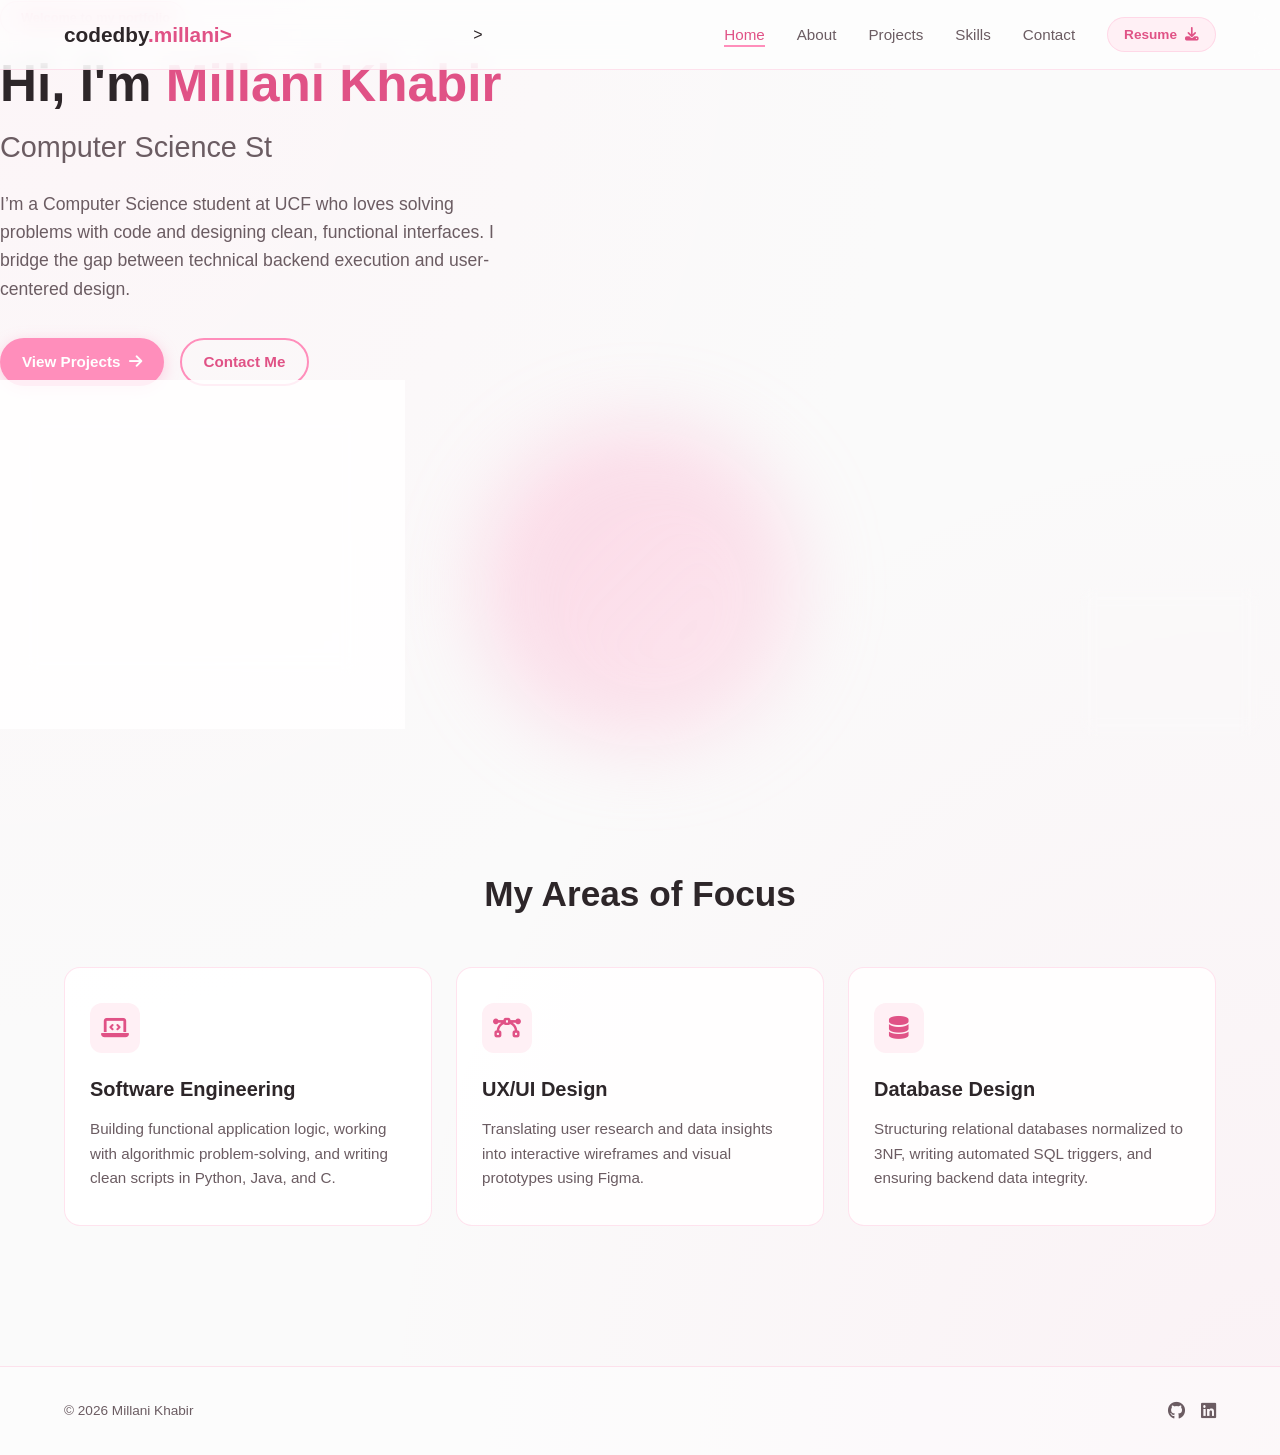
==== index.html @ 74ed64d3 "Update hero section and footer content" ====
<!DOCTYPE html>
<html lang="en">
<head>
    <meta charset="UTF-8">
    <meta name="viewport" content="width=device-width, initial-scale=1.0">
    <title>Millani Khabir | Portfolio</title>
    <link rel="stylesheet" href="style.css">
    <!-- Font Awesome Icons -->
    <link rel="stylesheet" href="https://cdnjs.cloudflare.com/ajax/libs/font-awesome/6.4.0/css/all.min.css">
</head>
<body>

    <!-- Navigation Bar -->
    <nav class="navbar">
        <div class="nav-container">
            <a href="index.html" class="logo">codedby<span>.millani&gt;</span></a>>
            <ul class="nav-links">
                <li><a href="index.html" class="nav-link">Home</a></li>
                <li><a href="about.html" class="nav-link">About</a></li>
                <li><a href="projects.html" class="nav-link">Projects</a></li>
                <li><a href="skills.html" class="nav-link">Skills</a></li>
                <li><a href="contact.html" class="nav-link">Contact</a></li>
                <li><a href="assets/resume.pdf" class="btn btn-nav" download="millani_khabir.pdf">Resume <i class="fa-solid fa-download"></i></a></li>
            </ul>
            <div class="hamburger">
                <i class="fa-solid fa-bars"></i>
            </div>
        </div>
    </nav>

    <!-- Hero Section -->
    <div class="hero-content scroll-reveal">
    <div class="sparkle-badge"><i class="fa-solid fa-hand-wave"></i> Welcome to my portfolio</div>
    <h1>Hi, I'm <span class="highlight">Millani Khabir</span></h1>
    <h2 class="typing-target"></h2>
    <p class="hero-subtitle">
        I’m a Computer Science student at UCF who loves solving problems with code and designing clean, functional interfaces. I bridge the gap between technical backend execution and user-centered design.
    </p>
    <div class="hero-ctas">
        <a href="projects.html" class="btn btn-primary">View Projects <i class="fa-solid fa-arrow-right"></i></a>
        <a href="contact.html" class="btn btn-secondary">Contact Me</a>
    </div>
</div>

            <!-- Visual Dashboard / Code Graphics Layout -->
            <div class="hero-visual scroll-reveal">
                <div class="blob-bg"></div>
                <div class="window-card visual-card-1">
                    <div class="window-header">
                        <span class="dot red"></span><span class="dot yellow"></span><span class="dot green"></span>
                        <span class="window-title">pipeline.py</span>
                    </div>
                    <div class="window-body">
                        <pre><code><span class="keyword">import</span> pandas <span class="keyword">as</span> pd
<span class="keyword">import</span> library <span class="keyword">as</span> mk

<span class="comment"># Design + Code pipeline</span>
df = mk.load_raw_insights()
clean_data = mk.refine_ux(df)
mk.deploy_scalable_system(clean_data)

print(<span class="string">"Pipeline execution successful."</span>)</code></pre>
                    </div>
                </div>
                <div class="window-card visual-card-2">
                    <div class="ui-mock-header">
                        <div class="ui-circle"></div>
                        <div class="ui-bar short"></div>
                    </div>
                    <div class="ui-mock-metrics">
                        <div class="ui-metric-box">
                            <span class="metric-val">3x%</span>
                            <span class="metric-lbl">Less Latency</span>
                        </div>
                        <div class="ui-metric-box">
                            <span class="metric-val">100%</span>
                            <span class="metric-lbl">Consistency</span>
                        </div>
                    </div>
                </div>
            </div>
        </div>
    </header>

    <!-- Pillar Previews -->
    <section class="section preview-section">
    <div class="container">
        <h2 class="section-title text-center scroll-reveal">My Areas of Focus</h2>
        <div class="preview-grid">
            <!-- Focus 1 -->
            <div class="preview-card scroll-reveal">
                <div class="icon-box"><i class="fa-solid fa-laptop-code"></i></div>
                <h3>Software Engineering</h3>
                <p>Building functional application logic, working with algorithmic problem-solving, and writing clean scripts in Python, Java, and C.</p>
            </div>
            <!-- Focus 2 -->
            <div class="preview-card scroll-reveal">
                <div class="icon-box"><i class="fa-solid fa-bezier-curve"></i></div>
                <h3>UX/UI Design</h3>
                <p>Translating user research and data insights into interactive wireframes and visual prototypes using Figma.</p>
            </div>
            <!-- Focus 3 -->
            <div class="preview-card scroll-reveal">
                <div class="icon-box"><i class="fa-solid fa-database"></i></div>
                <h3>Database Design</h3>
                <p>Structuring relational databases normalized to 3NF, writing automated SQL triggers, and ensuring backend data integrity.</p>
            </div>
        </div>
    </div>
</section>

    <!-- Footer -->
    <footer class="footer">
        <div class="container footer-content">
            <p>&copy; 2026 Millani Khabir</p>
            <div class="footer-socials">
                <a href="https://github.com/millanik" target="_blank"><i class="fa-brands fa-github"></i></a>
                <a href="https://linkedin.com/in/millanik" target="_blank"><i class="fa-brands fa-linkedin"></i></a>
            </div>
        </div>
    </footer>

    <script src="script.js"></script>
</body>
</html>
---- style.css ----
/* --- Style Configuration Variables --- */
:root {
    --primary-pink: #ff8ebb;
    --primary-hover: #ff6b9e;
    --dark-pink: #e05286;
    --light-pink-bg: #fff0f5;
    --soft-white: #fafafa;
    --text-dark: #2d2629;
    --text-muted: #6b5c62;
    --card-bg: rgba(255, 255, 255, 0.85);
    --border-color: rgba(255, 142, 187, 0.25);
    --font-stack: -apple-system, BlinkMacSystemFont, 'Segoe UI', Roboto, Helvetica, Arial, sans-serif;
    --transition-smooth: all 0.3s cubic-bezier(0.4, 0, 0.2, 1);
}

/* --- Base Formats & Typography --- */
* {
    margin: 0;
    padding: 0;
    box-sizing: border-box;
}

body {
    font-family: var(--font-stack);
    background-color: var(--soft-white);
    background-image: 
        radial-gradient(at 0% 0%, rgba(255, 240, 245, 0.5) 0px, transparent 50%),
        radial-gradient(at 100% 100%, rgba(255, 142, 187, 0.08) 0px, transparent 50%);
    color: var(--text-dark);
    line-height: 1.6;
    min-height: 100-vh;
    display: flex;
    flex-direction: column;
}

.container {
    width: 90%;
    max-width: 1200px;
    margin: 0 auto;
}

.page-margin {
    margin-top: 100px;
    flex: 1;
}

a {
    text-decoration: none;
    color: inherit;
    transition: var(--transition-smooth);
}

/* --- Layout Buttons --- */
.btn {
    display: inline-flex;
    align-items: center;
    gap: 8px;
    padding: 10px 22px;
    border-radius: 30px;
    font-weight: 600;
    font-size: 0.95rem;
    cursor: pointer;
    transition: var(--transition-smooth);
    border: none;
}

.btn-primary {
    background-color: var(--primary-pink);
    color: white;
    box-shadow: 0 4px 15px rgba(255, 142, 187, 0.4);
}

.btn-primary:hover {
    background-color: var(--primary-hover);
    transform: translateY(-2px);
    box-shadow: 0 6px 20px rgba(255, 142, 187, 0.5);
}

.btn-secondary {
    background-color: transparent;
    color: var(--dark-pink);
    border: 2px solid var(--primary-pink);
}

.btn-secondary:hover {
    background-color: var(--light-pink-bg);
    transform: translateY(-2px);
}

.btn-nav {
    background-color: var(--light-pink-bg);
    color: var(--dark-pink);
    border: 1px solid var(--border-color);
    padding: 6px 16px;
    font-size: 0.85rem;
}

.btn-nav:hover {
    background-color: var(--primary-pink);
    color: white;
}

.btn-card {
    background-color: var(--soft-white);
    color: var(--text-dark);
    border: 1px solid var(--border-color);
    padding: 8px 16px;
    font-size: 0.85rem;
    border-radius: 8px;
}

.btn-card:hover {
    border-color: var(--primary-pink);
    color: var(--dark-pink);
    background-color: var(--light-pink-bg);
}

/* --- Responsive Navigation Structure --- */
.navbar {
    position: fixed;
    top: 0;
    left: 0;
    width: 100%;
    height: 70px;
    background-color: rgba(254, 254, 254, 0.8);
    backdrop-filter: blur(12px);
    -webkit-backdrop-filter: blur(12px);
    border-bottom: 1px solid var(--border-color);
    z-index: 1000;
}

.nav-container {
    display: flex;
    justify-content: space-between;
    align-items: center;
    height: 100%;
    width: 90%;
    max-width: 1200px;
    margin: 0 auto;
}

.logo {
    font-size: 1.3rem;
    font-weight: 700;
    color: var(--text-dark);
}

.logo span {
    color: var(--dark-pink);
}

.nav-links {
    display: flex;
    align-items: center;
    gap: 32px;
    list-style: none;
}

.nav-link {
    font-size: 0.95rem;
    font-weight: 500;
    color: var(--text-muted);
    position: relative;
    padding: 4px 0;
}

.nav-link:hover, .nav-link.active-link {
    color: var(--dark-pink);
}

.nav-link::after {
    content: '';
    position: absolute;
    bottom: 0;
    left: 0;
    width: 0;
    height: 2px;
    background-color: var(--primary-pink);
    transition: var(--transition-smooth);
}

.nav-link:hover::after, .nav-link.active-link::after {
    width: 100%;
}

.hamburger {
    display: none;
    font-size: 1.4rem;
    color: var(--text-dark);
    cursor: pointer;
}

/* --- Homepage Layout Components --- */
.hero-section {
    min-height: 90vh;
    display: flex;
    align-items: center;
    padding-top: 80px;
    overflow: hidden;
}

.hero-container {
    display: grid;
    grid-template-columns: 1.1fr 0.9fr;
    gap: 40px;
    align-items: center;
}

.sparkle-badge {
    display: inline-flex;
    align-items: center;
    gap: 6px;
    background-color: var(--light-pink-bg);
    color: var(--dark-pink);
    padding: 6px 14px;
    border-radius: 20px;
    font-size: 0.8rem;
    font-weight: 600;
    margin-bottom: 20px;
    border: 1px solid rgba(255, 142, 187, 0.3);
}

.hero-content h1 {
    font-size: 3.2rem;
    line-height: 1.15;
    margin-bottom: 10px;
}

.highlight {
    color: var(--dark-pink);
    position: relative;
    display: inline-block;
}

.hero-content h2 {
    font-size: 1.8rem;
    color: var(--text-muted);
    margin-bottom: 20px;
    font-weight: 500;
    min-height: 40px;
}

.hero-subtitle {
    font-size: 1.1rem;
    color: var(--text-muted);
    margin-bottom: 35px;
    max-width: 520px;
}

.hero-ctas {
    display: flex;
    gap: 16px;
}

/* --- Hero Graphics Showcase --- */
.hero-visual {
    position: relative;
    display: flex;
    justify-content: center;
    align-items: center;
    height: 400px;
}

.blob-bg {
    position: absolute;
    width: 320px;
    height: 320px;
    background: linear-gradient(135deg, rgba(255,142,187,0.3) 0%, rgba(255,200,220,0.4) 100%);
    filter: blur(40px);
    border-radius: 50%;
    z-index: 1;
}

.window-card {
    background: var(--card-bg);
    border: 1px solid var(--border-color);
    border-radius: 12px;
    box-shadow: 0 10px 30px rgba(255, 142, 187, 0.1);
    backdrop-filter: blur(8px);
    -webkit-backdrop-filter: blur(8px);
    position: absolute;
    z-index: 2;
    transition: var(--transition-smooth);
}

.window-card:hover {
    transform: translateY(-4px);
    box-shadow: 0 15px 35px rgba(255, 142, 187, 0.15);
}

.visual-card-1 {
    width: 340px;
    top: 30px;
    left: 20px;
}

.window-header {
    display: flex;
    align-items: center;
    gap: 6px;
    padding: 10px 14px;
    border-bottom: 1px solid var(--border-color);
}

.dot {
    width: 10px;
    height: 10px;
    border-radius: 50%;
}

.dot.red { background-color: #ff5f56; }
.dot.yellow { background-color: #ffbd2e; }
.dot.green { background-color: #27c93f; }

.window-title {
    font-size: 0.75rem;
    font-family: monospace;
    color: var(--text-muted);
    margin-left: 10px;
}

.window-body {
    padding: 16px;
    font-family: monospace;
    font-size: 0.8rem;
    color: var(--text-dark);
}

.keyword { color: #d33f77; font-weight: bold; }
.comment { color: #aaa1a4; font-style: italic; }
.string { color: #4ba377; }

.visual-card-2 {
    width: 180px;
    bottom: 50px;
    right: 20px;
    padding: 16px;
}

.ui-mock-header {
    display: flex;
    align-items: center;
    gap: 8px;
    margin-bottom: 12px;
}

.ui-circle {
    width: 16px;
    height: 16px;
    background-color: var(--primary-pink);
    border-radius: 50%;
}

.ui-bar {
    height: 6px;
    background-color: var(--border-color);
    border-radius: 4px;
}

.ui-bar.short { width: 60px; }

.ui-mock-metrics {
    display: flex;
    flex-direction: column;
    gap: 8px;
}

.ui-metric-box {
    background-color: var(--light-pink-bg);
    padding: 8px;
    border-radius: 6px;
    display: flex;
    justify-content: space-between;
    align-items: center;
}

.metric-val {
    font-size: 0.9rem;
    font-weight: 700;
    color: var(--dark-pink);
}

.metric-lbl {
    font-size: 0.7rem;
    color: var(--text-muted);
}

/* --- Focus Area Core Layout Previews --- */
.section {
    padding: 80px 0;
}

.text-center { text-align: center; }

.section-title {
    font-size: 2.2rem;
    margin-bottom: 45px;
    position: relative;
}

.preview-grid {
    display: grid;
    grid-template-columns: repeat(auto-fit, minmax(280px, 1fr));
    gap: 24px;
}

.preview-card {
    background: var(--card-bg);
    border: 1px solid var(--border-color);
    padding: 35px 25px;
    border-radius: 16px;
    transition: var(--transition-smooth);
}

.preview-card:hover {
    transform: translateY(-6px);
    border-color: var(--primary-pink);
    box-shadow: 0 12px 25px rgba(255, 142, 187, 0.08);
}

.icon-box {
    width: 50px;
    height: 50px;
    background-color: var(--light-pink-bg);
    color: var(--dark-pink);
    display: flex;
    align-items: center;
    justify-content: center;
    border-radius: 12px;
    font-size: 1.4rem;
    margin-bottom: 20px;
}

.preview-card h3 {
    font-size: 1.25rem;
    margin-bottom: 12px;
}

.preview-card p {
    color: var(--text-muted);
    font-size: 0.95rem;
}

/* --- About Structure Components --- */
.section-badge {
    display: inline-block;
    color: var(--dark-pink);
    font-size: 0.85rem;
    font-weight: 700;
    text-transform: uppercase;
    letter-spacing: 1px;
    margin-bottom: 10px;
}

.page-title {
    font-size: 2.6rem;
    margin-bottom: 25px;
}

.section-subtitle {
    color: var(--text-muted);
    max-width: 600px;
    margin: 0 auto 40px auto;
}

.about-wrapper {
    display: grid;
    grid-template-columns: 1.2fr 0.8fr;
    gap: 40px;
    align-items: start;
}

.about-main-text p {
    margin-bottom: 20px;
    font-size: 1.05rem;
    color: var(--text-dark);
}

.focus-card {
    background: var(--card-bg);
    border: 1px solid var(--border-color);
    border-radius: 16px;
    padding: 30px;
    box-shadow: 0 4px 20px rgba(0,0,0,0.02);
}

.focus-card h3 {
    font-size: 1.2rem;
    margin-bottom: 20px;
    display: flex;
    align-items: center;
    gap: 10px;
    color: var(--dark-pink);
}

.focus-list {
    list-style: none;
    display: flex;
    flex-direction: column;
    gap: 16px;
}

.focus-list li {
    display: flex;
    flex-direction: column;
    gap: 4px;
    padding-left: 12px;
    border-left: 2px solid var(--primary-pink);
}

.focus-list strong {
    font-size: 0.95rem;
}

.focus-list span {
    font-size: 0.85rem;
    color: var(--text-muted);
}

/* --- Projects Interactive Layout Section --- */
.filter-wrapper {
    display: flex;
    justify-content: center;
    gap: 12px;
    margin-bottom: 40px;
    flex-wrap: wrap;
}

.filter-btn {
    background-color: transparent;
    border: 1px solid var(--border-color);
    padding: 8px 18px;
    border-radius: 20px;
    font-weight: 500;
    font-size: 0.9rem;
    cursor: pointer;
    color: var(--text-muted);
    transition: var(--transition-smooth);
}

.filter-btn:hover, .filter-btn.active {
    background-color: var(--primary-pink);
    color: white;
    border-color: var(--primary-pink);
}

.projects-grid {
    display: grid;
    grid-template-columns: repeat(auto-fill, minmax(320px, 1fr));
    gap: 24px;
}

.project-card {
    background: var(--card-bg);
    border: 1px solid var(--border-color);
    border-radius: 16px;
    padding: 24px;
    display: flex;
    flex-direction: column;
    transition: var(--transition-smooth);
}

.project-card.hide {
    display: none;
}

.project-header {
    margin-bottom: 14px;
}

.proj-category {
    font-size: 0.75rem;
    font-weight: 600;
    color: var(--dark-pink);
    background-color: var(--light-pink-bg);
    padding: 4px 10px;
    border-radius: 12px;
}

.project-card h3 {
    font-size: 1.3rem;
    margin-bottom: 10px;
}

.project-card p {
    font-size: 0.95rem;
    color: var(--text-muted);
    margin-bottom: 20px;
    flex: 1;
}

.tech-tags {
    display: flex;
    gap: 8px;
    flex-wrap: wrap;
    margin-bottom: 20px;
}

.tech-tags span {
    font-size: 0.75rem;
    background-color: rgba(0, 0, 0, 0.04);
    padding: 4px 10px;
    border-radius: 6px;
    font-weight: 500;
}

.project-links {
    display: flex;
    gap: 10px;
}

/* --- Skills Inventory Section --- */
.skills-grid {
    display: grid;
    grid-template-columns: repeat(auto-fit, minmax(300px, 1fr));
    gap: 24px;
}

.skills-card {
    background: var(--card-bg);
    border: 1px solid var(--border-color);
    border-radius: 16px;
    padding: 24px;
}

.skills-card-header {
    display: flex;
    align-items: center;
    gap: 12px;
    margin-bottom: 18px;
    color: var(--dark-pink);
}

.skills-card-header i {
    font-size: 1.2rem;
}

.skills-card-header h3 {
    font-size: 1.15rem;
    color: var(--text-dark);
}

.pill-container {
    display: flex;
    gap: 8px;
    flex-wrap: wrap;
}

.pill {
    background-color: white;
    border: 1px solid rgba(255, 142, 187, 0.15);
    padding: 6px 14px;
    border-radius: 20px;
    font-size: 0.85rem;
    font-weight: 500;
    transition: var(--transition-smooth);
}

.skills-card:hover .pill {
    border-color: rgba(255, 142, 187, 0.4);
}

/* --- Contact & Request Layout Card --- */
.contact-grid {
    display: grid;
    grid-template-columns: 0.9fr 1.1fr;
    gap: 40px;
    align-items: start;
    max-width: 900px;
    margin: 40px auto 0 auto;
}

.contact-info h3 {
    font-size: 1.4rem;
    margin-bottom: 14px;
}

.contact-info p {
    color: var(--text-muted);
    margin-bottom: 30px;
}

.info-links {
    display: flex;
    flex-direction: column;
    gap: 16px;
}

.info-item {
    display: flex;
    align-items: center;
    gap: 14px;
    padding: 14px;
    background: var(--card-bg);
    border: 1px solid var(--border-color);
    border-radius: 12px;
    font-weight: 500;
    font-size: 0.95rem;
}

.info-item i {
    font-size: 1.2rem;
    color: var(--dark-pink);
    width: 24px;
    text-align: center;
}

.info-item:hover {
    border-color: var(--primary-pink);
    transform: translateX(4px);
}

.contact-form-card {
    background: var(--card-bg);
    border: 1px solid var(--border-color);
    padding: 30px;
    border-radius: 16px;
    box-shadow: 0 4px 20px rgba(0,0,0,0.01);
}

.form-group {
    display: flex;
    flex-direction: column;
    gap: 6px;
    margin-bottom: 18px;
}

.form-group label {
    font-size: 0.85rem;
    font-weight: 600;
    color: var(--text-dark);
}

.form-group input, .form-group textarea {
    font-family: var(--font-stack);
    padding: 12px;
    border: 1px solid var(--border-color);
    background-color: rgba(255,255,255,0.6);
    border-radius: 8px;
    outline: none;
    font-size: 0.95rem;
    transition: var(--transition-smooth);
}

.form-group input:focus, .form-group textarea:focus {
    border-color: var(--primary-pink);
    background-color: white;
    box-shadow: 0 0 0 3px rgba(255, 142, 187, 0.15);
}

.full-width {
    width: 100%;
    justify-content: center;
}

/* --- Universal Static Footer --- */
.footer {
    border-top: 1px solid var(--border-color);
    padding: 30px 0;
    background-color: rgba(255, 255, 255, 0.4);
    margin-top: 60px;
}

.footer-content {
    display: flex;
    justify-content: space-between;
    align-items: center;
    flex-wrap: wrap;
    gap: 16px;
    font-size: 0.85rem;
    color: var(--text-muted);
}

.footer-socials {
    display: flex;
    gap: 16px;
    font-size: 1.1rem;
}

/* --- Reveal Mechanics Animations --- */
.scroll-reveal {
    opacity: 0;
    transform: translateY(20px);
    transition: opacity 0.6s ease-out, transform 0.6s ease-out;
}

.scroll-reveal.visible {
    opacity: 1;
    transform: translateY(0);
}

.animate-fade {
    animation: fadeIn 0.5s ease-in-out forwards;
}

@keyframes fadeIn {
    from { opacity: 0; transform: translateY(10px); }
    to { opacity: 1; transform: translateY(0); }
}

/* --- Responsive Layout Breakers --- */
@media (max-width: 992px) {
    .hero-container {
        grid-template-columns: 1fr;
        text-align: center;
        padding-bottom: 40px;
    }
    .hero-content h1 { font-size: 2.8rem; }
    .hero-subtitle { margin: 0 auto 30px auto; }
    .hero-ctas { justify-content: center; }
    .hero-visual { height: 350px; margin-top: 20px; }
    .about-wrapper, .contact-grid { grid-template-columns: 1fr; }
}

@media (max-width: 768px) {
    .hamburger { display: block; }
    .nav-links {
        position: absolute;
        top: 70px;
        left: -100%;
        width: 100%;
        height: calc(100vh - 70px);
        background-color: rgba(254, 254, 254, 0.98);
        flex-direction: column;
        padding: 40px 0;
        gap: 24px;
        transition: left 0.4s ease;
        border-bottom: 1px solid var(--border-color);
    }
    .nav-links.active { left: 0; }
    .btn-nav { padding: 10px 24px; font-size: 1rem; }
    .section { padding: 50px 0; }
}
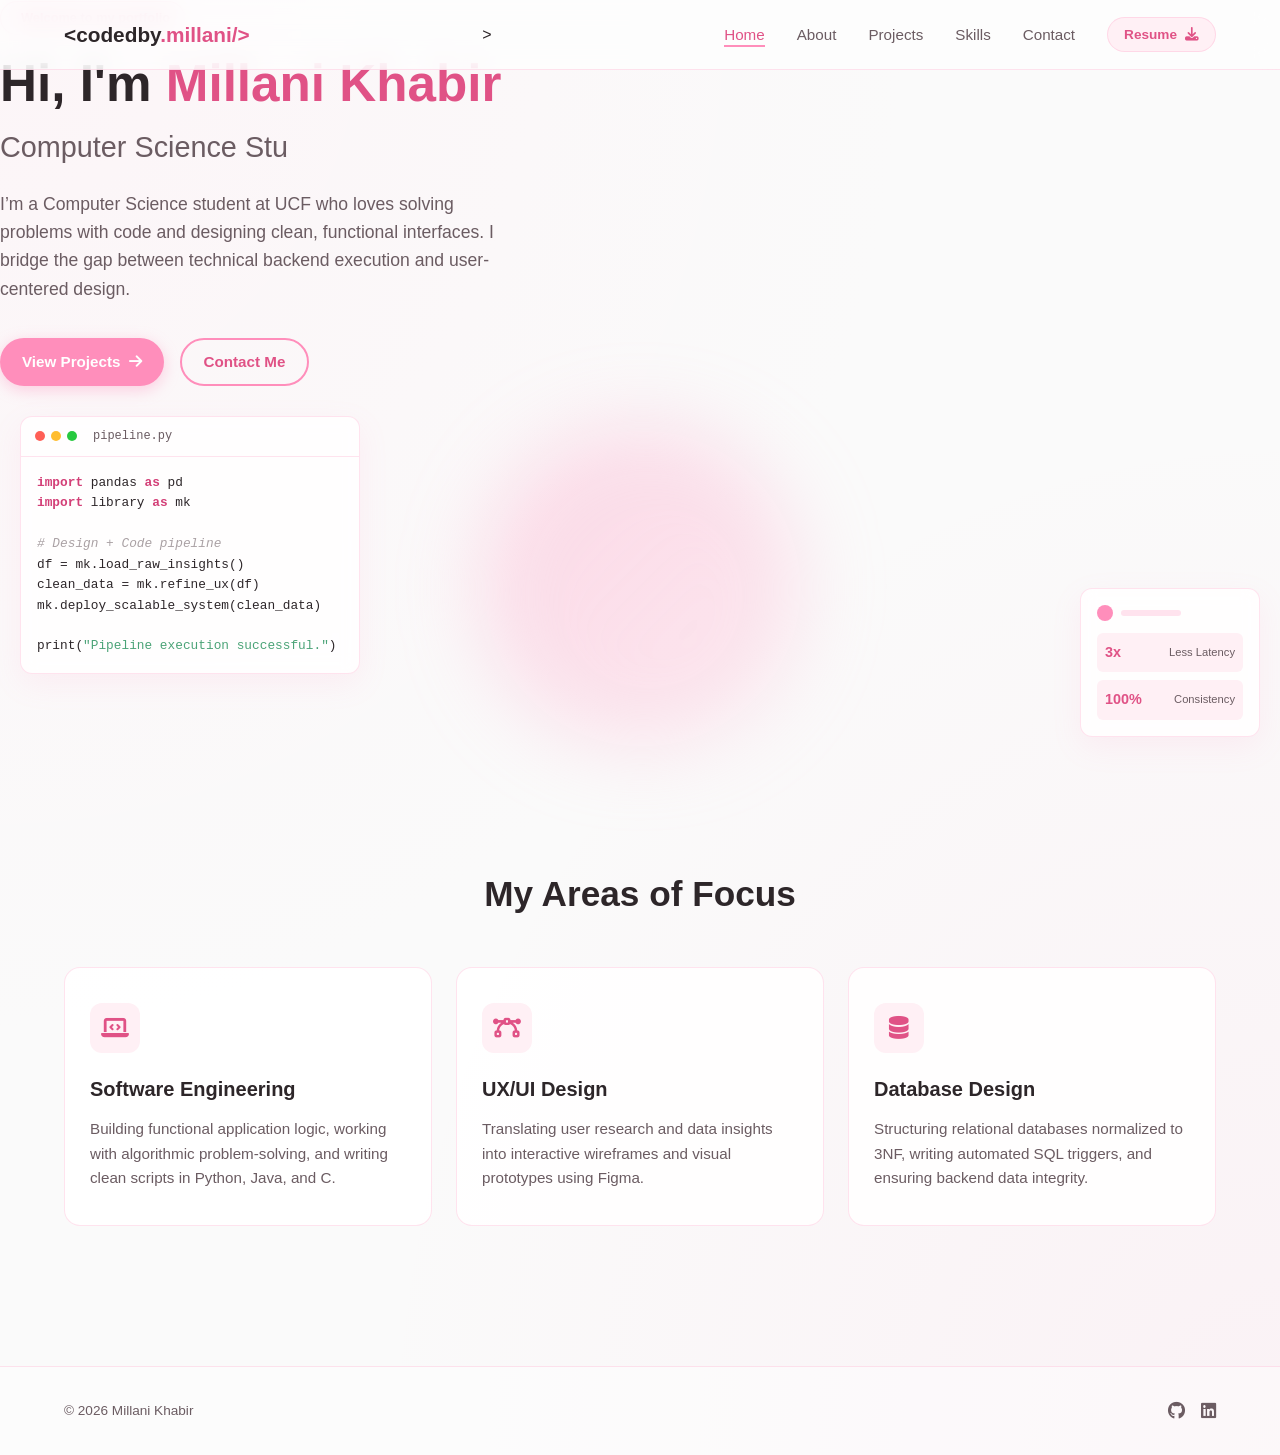
==== commit 7672b105: "Update index.html" ====
--- a/index.html
+++ b/index.html
@@ -13,7 +13,7 @@
     <!-- Navigation Bar -->
     <nav class="navbar">
         <div class="nav-container">
-            <a href="index.html" class="logo">codedby<span>.millani&gt;</span></a>>
+            <a href="index.html" class="logo">&lt;codedby<span>.millani/&gt;</span></a>>
             <ul class="nav-links">
                 <li><a href="index.html" class="nav-link">Home</a></li>
                 <li><a href="about.html" class="nav-link">About</a></li>
@@ -69,7 +69,7 @@
                     </div>
                     <div class="ui-mock-metrics">
                         <div class="ui-metric-box">
-                            <span class="metric-val">3x%</span>
+                            <span class="metric-val">3x</span>
                             <span class="metric-lbl">Less Latency</span>
                         </div>
                         <div class="ui-metric-box">
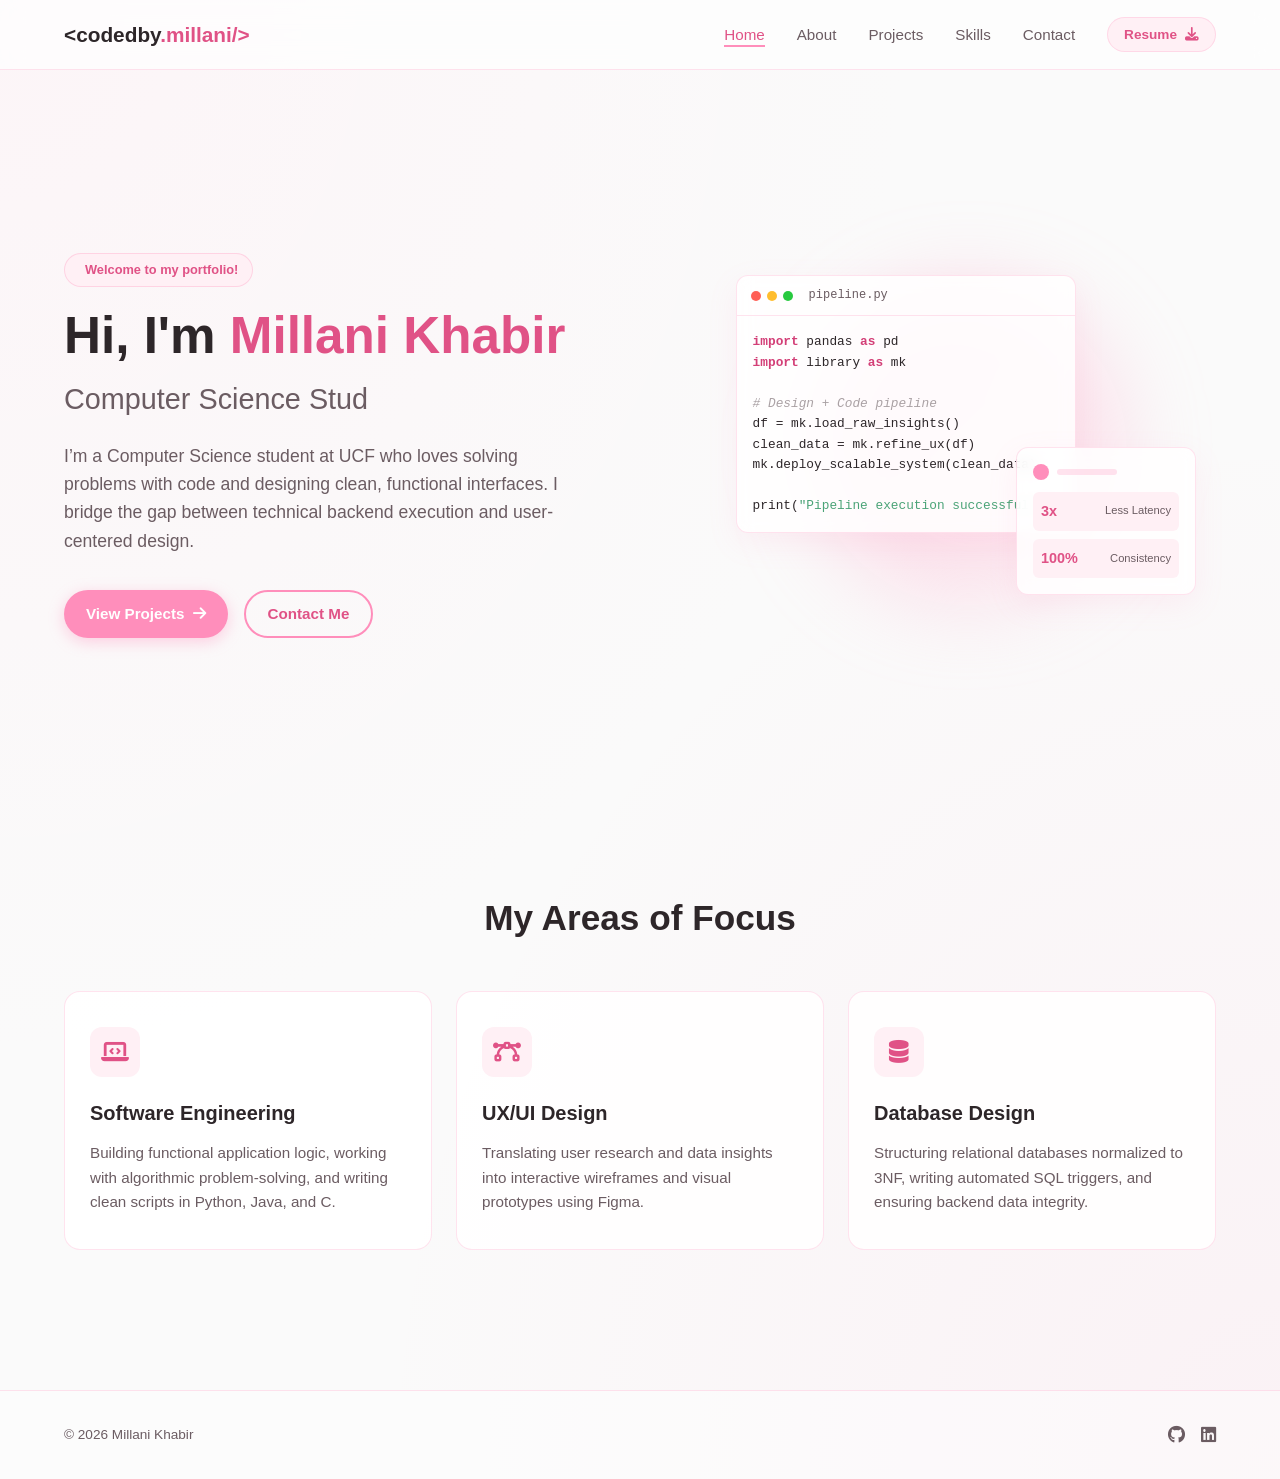
==== commit 976b8264: "Update welcome message in index.html Added an exclamation mark to the welcome message." ====
--- a/index.html
+++ b/index.html
@@ -13,7 +13,7 @@
     <!-- Navigation Bar -->
     <nav class="navbar">
         <div class="nav-container">
-            <a href="index.html" class="logo">&lt;codedby<span>.millani/&gt;</span></a>>
+            <a href="index.html" class="logo">&lt;codedby<span>.millani/&gt;</span></a>
             <ul class="nav-links">
                 <li><a href="index.html" class="nav-link">Home</a></li>
                 <li><a href="about.html" class="nav-link">About</a></li>
@@ -29,20 +29,22 @@
     </nav>
 
     <!-- Hero Section -->
-    <div class="hero-content scroll-reveal">
-    <div class="sparkle-badge"><i class="fa-solid fa-hand-wave"></i> Welcome to my portfolio</div>
-    <h1>Hi, I'm <span class="highlight">Millani Khabir</span></h1>
-    <h2 class="typing-target"></h2>
-    <p class="hero-subtitle">
-        I’m a Computer Science student at UCF who loves solving problems with code and designing clean, functional interfaces. I bridge the gap between technical backend execution and user-centered design.
-    </p>
-    <div class="hero-ctas">
-        <a href="projects.html" class="btn btn-primary">View Projects <i class="fa-solid fa-arrow-right"></i></a>
-        <a href="contact.html" class="btn btn-secondary">Contact Me</a>
-    </div>
-</div>
+    <header class="hero-section">
+        <div class="hero-container container">
+            
+            <div class="hero-content scroll-reveal">
+                <div class="sparkle-badge"><i class="fa-solid fa-hand-wave"></i> Welcome to my portfolio!</div>
+                <h1>Hi, I'm <span class="highlight">Millani Khabir</span></h1>
+                <h2 class="typing-target"></h2>
+                <p class="hero-subtitle">
+                    I’m a Computer Science student at UCF who loves solving problems with code and designing clean, functional interfaces. I bridge the gap between technical backend execution and user-centered design.
+                </p>
+                <div class="hero-ctas">
+                    <a href="projects.html" class="btn btn-primary">View Projects <i class="fa-solid fa-arrow-right"></i></a>
+                    <a href="contact.html" class="btn btn-secondary">Contact Me</a>
+                </div>
+            </div>
 
-            <!-- Visual Dashboard / Code Graphics Layout -->
             <div class="hero-visual scroll-reveal">
                 <div class="blob-bg"></div>
                 <div class="window-card visual-card-1">
@@ -62,6 +64,7 @@
 print(<span class="string">"Pipeline execution successful."</span>)</code></pre>
                     </div>
                 </div>
+                
                 <div class="window-card visual-card-2">
                     <div class="ui-mock-header">
                         <div class="ui-circle"></div>
@@ -79,9 +82,10 @@
                     </div>
                 </div>
             </div>
+
         </div>
     </header>
-
+    
     <!-- Pillar Previews -->
     <section class="section preview-section">
     <div class="container">
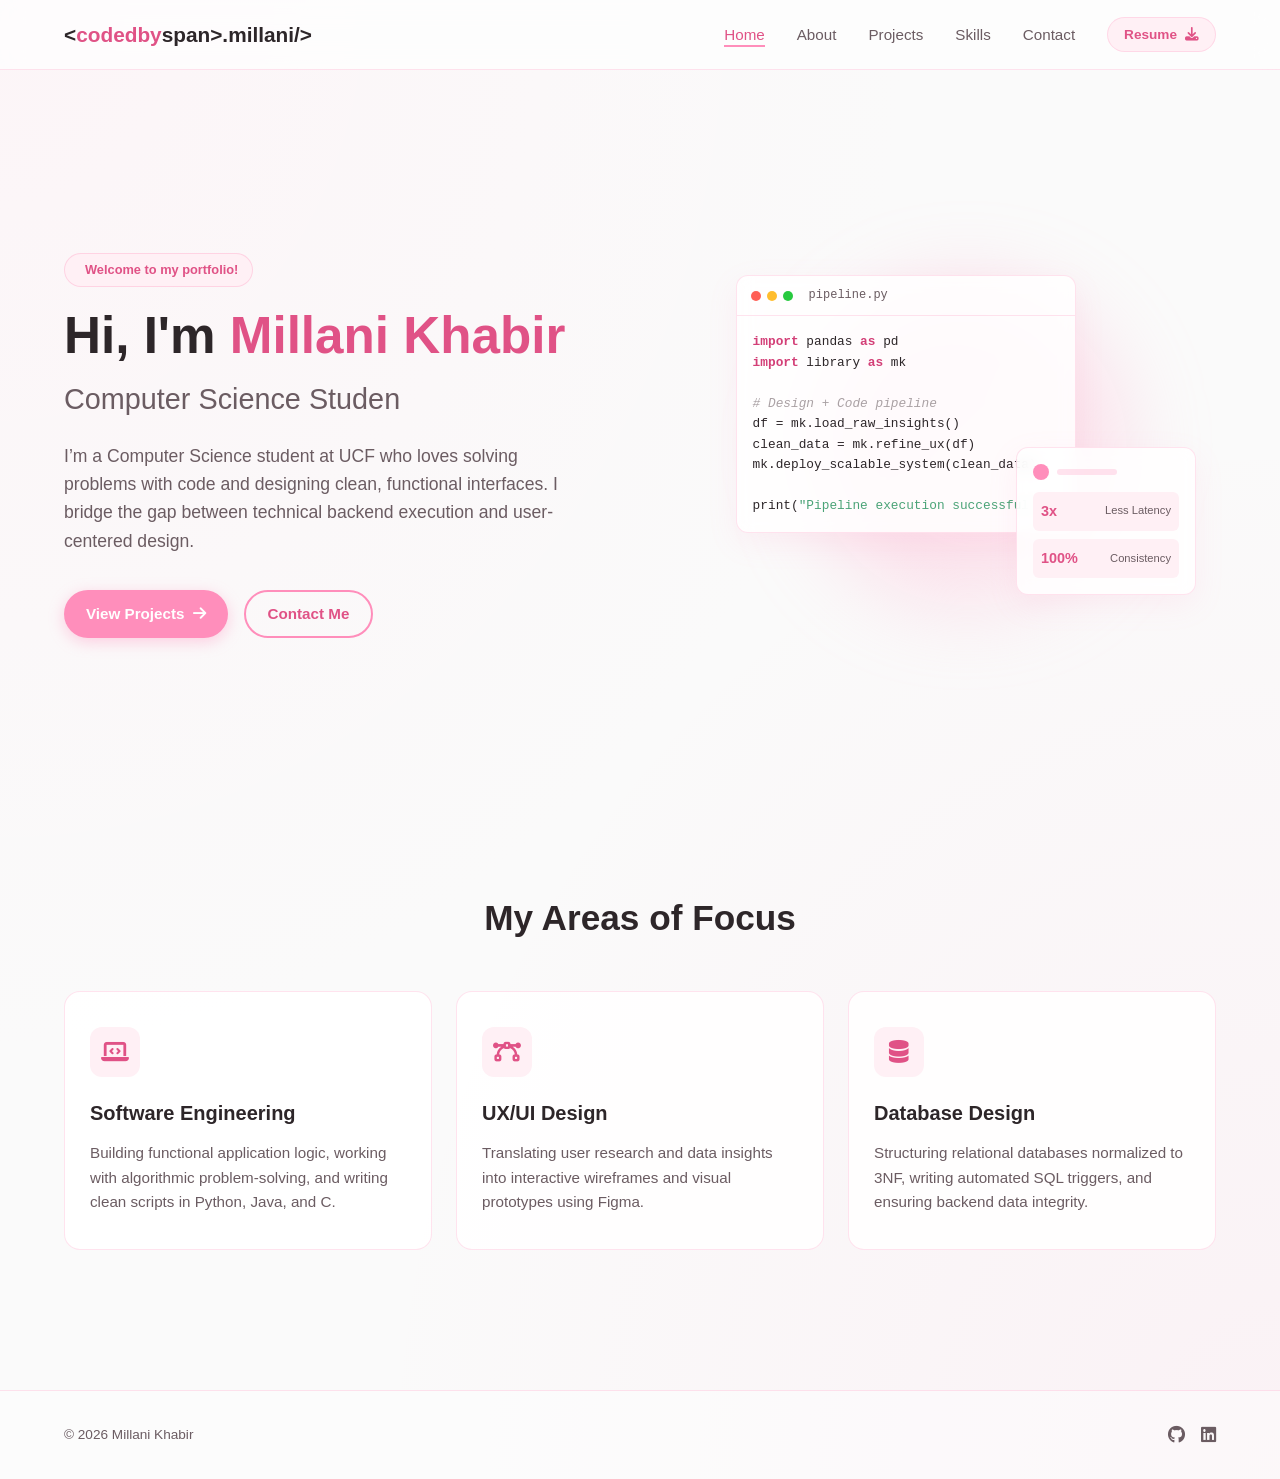
==== commit 800e9fc0: "Fix logo link HTML syntax in navigation bar" ====
--- a/index.html
+++ b/index.html
@@ -13,7 +13,7 @@
     <!-- Navigation Bar -->
     <nav class="navbar">
         <div class="nav-container">
-            <a href="index.html" class="logo">&lt;codedby<span>.millani/&gt;</span></a>
+            <a href="index.html" class="logo">&lt;<span>codedby</span>span>.millani/&gt;</a>
             <ul class="nav-links">
                 <li><a href="index.html" class="nav-link">Home</a></li>
                 <li><a href="about.html" class="nav-link">About</a></li>
